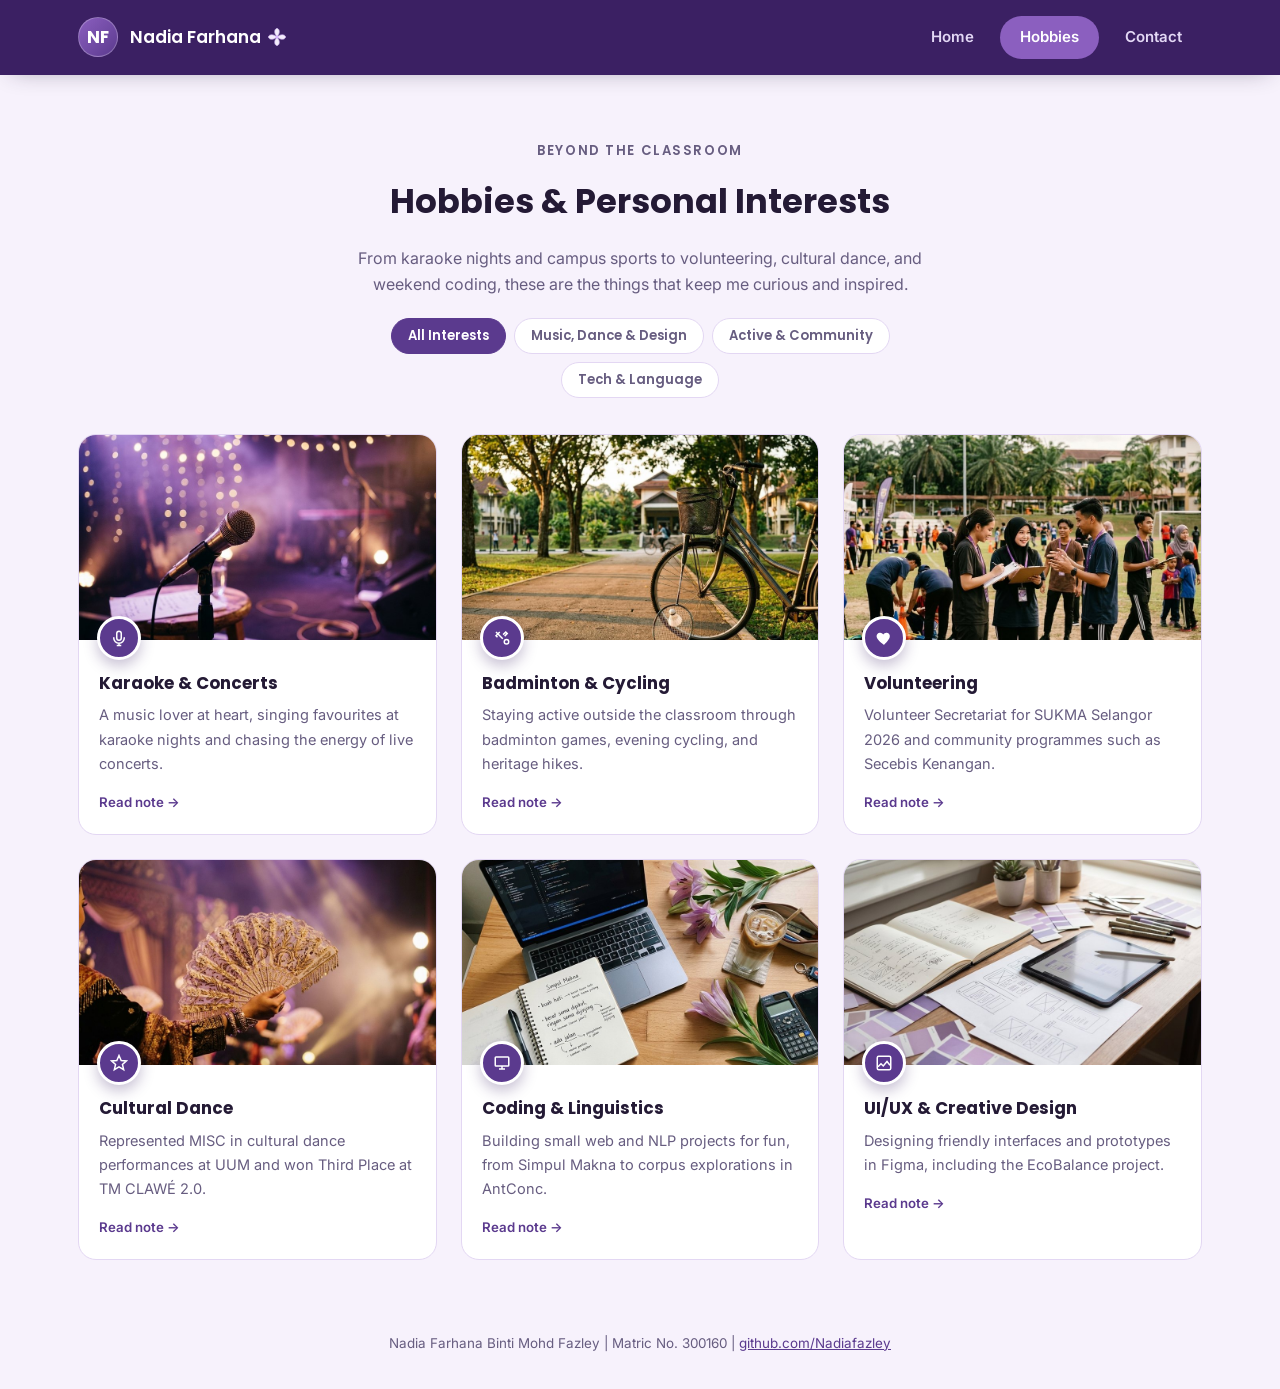
==== my-resume-site/hobbies.html @ b2075874 "Initial resume site" ====
<!DOCTYPE html>
<html lang="en">
<head>
<meta charset="UTF-8">
<meta name="viewport" content="width=device-width, initial-scale=1.0">
<title>Hobbies | Nadia Farhana Binti Mohd Fazley</title>
<meta name="description" content="Hobbies, creative interests, and campus activities of Nadia Farhana Binti Mohd Fazley.">
<link rel="stylesheet" href="style.css">
</head>
<body>

<header class="topnav">
  <div class="wrap">
    <a href="index.html" class="brand">
      <span class="brand-mark" aria-hidden="true">NF</span>
      <span class="brand-name">Nadia Farhana <svg width="20" height="20" viewBox="0 0 64 64" aria-hidden="true" style="display:inline-block;vertical-align:middle;">
  <path d="M32 32C22 20 22 8 32 4c10 4 10 16 0 28z" fill="#f3ecfb" stroke="#c4a7e7" stroke-width="2"/>
  <path d="M32 32C44 22 56 22 60 32c-4 10-16 10-28 0z" fill="#f3ecfb" stroke="#c4a7e7" stroke-width="2"/>
  <path d="M32 32C22 44 22 56 32 60c10-4 10-16 0-28z" fill="#f3ecfb" stroke="#c4a7e7" stroke-width="2"/>
  <path d="M32 32C20 22 8 22 4 32c4 10 16 10 28 0z" fill="#f3ecfb" stroke="#c4a7e7" stroke-width="2"/>
  <circle cx="32" cy="32" r="5" fill="#d8b4fe"/>
</svg></span>
    </a>
    <nav class="navlinks" aria-label="Primary">
      <a href="index.html">Home</a>
      <a href="hobbies.html" class="active" aria-current="page">Hobbies</a>
      <a href="contact.html">Contact</a>
    </nav>
  </div>
</header>

<main class="wrap" style="padding-top:52px;padding-bottom:36px;">

  <div class="page-head">
    <p class="eyebrow">BEYOND THE CLASSROOM</p>
    <h1>Hobbies &amp; Personal Interests</h1>
    <p>From karaoke nights and campus sports to volunteering, cultural dance, and weekend coding, these are the things that keep me curious and inspired.</p>
    <div class="filter-bar" style="justify-content:center;margin-top:20px;">
      <button type="button" class="filter-btn active" data-hfilter="all">All Interests</button>
      <button type="button" class="filter-btn" data-hfilter="creative">Music, Dance &amp; Design</button>
      <button type="button" class="filter-btn" data-hfilter="active">Active &amp; Community</button>
      <button type="button" class="filter-btn" data-hfilter="tech">Tech &amp; Language</button>
    </div>
  </div>

  <div class="hobby-grid">

    <article class="hobby-card" data-hcat="creative" data-htitle="Karaoke &amp; Live Concerts" data-hstory="Music is my favourite way to reset after a busy week of lectures and coding. Whether singing my heart out at karaoke sessions with friends or soaking in the energy of a live concert, music always lifts my mood.">
      <div class="hobby-photo-wrap">
        <img src="images/hobby-music.jpg" alt="Karaoke microphone and purple concert stage lights">
        <span class="icon-badge"><svg width="18" height="18" viewBox="0 0 24 24" fill="none" stroke="currentColor" stroke-width="2"><path d="M12 15a3 3 0 003-3V6a3 3 0 00-6 0v6a3 3 0 003 3z"/><path d="M19 11v1a7 7 0 01-14 0v-1M12 19v3M9 22h6"/></svg></span>
      </div>
      <div class="hobby-body">
        <h3>Karaoke &amp; Concerts</h3>
        <p>A music lover at heart, singing favourites at karaoke nights and chasing the energy of live concerts.</p>
        <span class="project-more">Read note &rarr;</span>
      </div>
    </article>

    <article class="hobby-card" data-hcat="active" data-htitle="Badminton, Cycling &amp; Heritage Hikes" data-hstory="Staying active outdoors helps me recharge. Alongside casual badminton matches and campus cycling, I also served as Treasurer for the Kayang Heritage Hike in June 2026.">
      <div class="hobby-photo-wrap">
        <img src="images/hobby-sports.jpg" alt="Badminton racket, shuttlecock, and bicycle on a sunny campus path">
        <span class="icon-badge"><svg width="18" height="18" viewBox="0 0 24 24" fill="none" stroke="currentColor" stroke-width="2"><circle cx="18" cy="17" r="3"/><path d="M4 4l9 9M9 4l-5 5 2 2M15.5 9.5L19 6l-2-2-3.5 3.5"/></svg></span>
      </div>
      <div class="hobby-body">
        <h3>Badminton &amp; Cycling</h3>
        <p>Staying active outside the classroom through badminton games, evening cycling, and heritage hikes.</p>
        <span class="project-more">Read note &rarr;</span>
      </div>
    </article>

    <article class="hobby-card" data-hcat="active" data-htitle="Community Volunteering" data-hstory="Giving back through campus and sports events has taught me teamwork and organisation. I volunteered with SUKMA Selangor 2026 and community programmes such as Secebis Kenangan.">
      <div class="hobby-photo-wrap">
        <img src="images/hobby-volunteer.jpg" alt="University volunteers organizing a community sports event">
        <span class="icon-badge"><svg width="18" height="18" viewBox="0 0 24 24" fill="currentColor"><path d="M12 21s-7-4.6-9.3-9.1C1.3 8.6 3 5.5 6.2 5c2-.3 3.6.8 4.8 2.4C12.2 5.8 13.8 4.7 15.8 5c3.2.5 4.9 3.6 3.5 6.9C17 16.4 12 21 12 21z"/></svg></span>
      </div>
      <div class="hobby-body">
        <h3>Volunteering</h3>
        <p>Volunteer Secretariat for SUKMA Selangor 2026 and community programmes such as Secebis Kenangan.</p>
        <span class="project-more">Read note &rarr;</span>
      </div>
    </article>

    <article class="hobby-card" data-hcat="creative" data-htitle="Cultural Dance Performance" data-hstory="Performing on stage with MISC at the University Cultural Festival (UCF) 2024 and winning Third Place at Persembahan Madani GIG at TM CLAWÉ 2.0 remain some of my proudest campus memories.">
      <div class="hobby-photo-wrap">
        <img src="images/hobby-dance.jpg" alt="Traditional Malay dance fan under purple and gold stage lights">
        <span class="icon-badge"><svg width="18" height="18" viewBox="0 0 24 24" fill="none" stroke="currentColor" stroke-width="2"><path d="M12 2l2.9 6.6 7.1.6-5.4 4.7 1.6 7-6.2-3.8-6.2 3.8 1.6-7L2 9.2l7.1-.6z"/></svg></span>
      </div>
      <div class="hobby-body">
        <h3>Cultural Dance</h3>
        <p>Represented MISC in cultural dance performances at UUM and won Third Place at TM CLAW&Eacute; 2.0.</p>
        <span class="project-more">Read note &rarr;</span>
      </div>
    </article>

    <article class="hobby-card" data-hcat="tech" data-htitle="Creative Coding &amp; Malay Linguistics" data-hstory="Beyond assignments, I love experimenting with HTML, CSS, JavaScript, and Python to build useful web and NLP tools like my Final Year Project, Simpul Makna, and exploring Malay corpora in AntConc.">
      <div class="hobby-photo-wrap">
        <img src="images/hobby-coding.jpg" alt="Laptop with code, Malay idiom notebook, iced latte, and purple lilies">
        <span class="icon-badge"><svg width="18" height="18" viewBox="0 0 24 24" fill="none" stroke="currentColor" stroke-width="2"><rect x="3" y="4" width="18" height="12" rx="1"/><path d="M8 20h8M12 16v4"/></svg></span>
      </div>
      <div class="hobby-body">
        <h3>Coding &amp; Linguistics</h3>
        <p>Building small web and NLP projects for fun, from Simpul Makna to corpus explorations in AntConc.</p>
        <span class="project-more">Read note &rarr;</span>
      </div>
    </article>

    <article class="hobby-card" data-hcat="creative" data-htitle="UI/UX &amp; Aesthetic Design" data-hstory="I love choosing soft purple palettes, floral lily details, and clean layouts in Figma to make digital products feel calm and welcoming.">
      <div class="hobby-photo-wrap">
        <img src="images/hobby-design.jpg" alt="UI wireframes, tablet stylus, and purple color swatches on a wooden desk">
        <span class="icon-badge"><svg width="18" height="18" viewBox="0 0 24 24" fill="none" stroke="currentColor" stroke-width="2"><rect x="3" y="3" width="18" height="18" rx="2"/><path d="M4 17l4-4 3 3 5-6 4 5"/></svg></span>
      </div>
      <div class="hobby-body">
        <h3>UI/UX &amp; Creative Design</h3>
        <p>Designing friendly interfaces and prototypes in Figma, including the EcoBalance project.</p>
        <span class="project-more">Read note &rarr;</span>
      </div>
    </article>

  </div>

</main>

<div class="modal-backdrop" id="hobbyModal" role="dialog" aria-modal="true" aria-labelledby="hModalTitle">
  <div class="modal-box">
    <button type="button" class="modal-close" id="closeHobbyModal" aria-label="Close modal">&times;</button>
    <p class="eyebrow" style="margin-bottom:8px;">PERSONAL STORY</p>
    <h3 id="hModalTitle" style="font-size:1.25rem;margin-bottom:10px;"></h3>
    <p id="hModalStory" style="color:var(--ink-soft);margin:0;"></p>
  </div>
</div>

<footer class="site-footer">
  <p>Nadia Farhana Binti Mohd Fazley | Matric No. 300160 | <a href="https://github.com/Nadiafazley" target="_blank" rel="noopener">github.com/Nadiafazley</a></p>
</footer>

<script>
  document.querySelectorAll("[data-hfilter]").forEach(btn => {
    btn.addEventListener("click", () => {
      document.querySelectorAll("[data-hfilter]").forEach(b => b.classList.remove("active"));
      btn.classList.add("active");
      const val = btn.dataset.hfilter;
      document.querySelectorAll(".hobby-card").forEach(card => {
        card.classList.toggle("hidden", val !== "all" && card.dataset.hcat !== val);
      });
    });
  });

  const hModal = document.getElementById("hobbyModal");
  document.querySelectorAll(".hobby-card").forEach(card => {
    card.addEventListener("click", () => {
      document.getElementById("hModalTitle").textContent = card.dataset.htitle;
      document.getElementById("hModalStory").textContent = card.dataset.hstory;
      hModal.classList.add("open");
    });
  });
  document.getElementById("closeHobbyModal").addEventListener("click", () => hModal.classList.remove("open"));
  hModal.addEventListener("click", (e) => { if (e.target === hModal) hModal.classList.remove("open"); });
</script>

</body>
</html>
---- my-resume-site/style.css ----
/* =========================================================
   Nadia Farhana Binti Mohd Fazley
   Purple & Lily Interactive Portfolio Resume
   ========================================================= */

@import url('https://fonts.googleapis.com/css2?family=Poppins:wght@500;600;700&family=Inter:wght@400;500;600&display=swap');

:root {
  --bg: #f7f2fc;
  --surface: #ffffff;
  --surface-soft: #efe4fb;
  --ink: #241a35;
  --ink-soft: #675d80;
  --purple-900: #3b2063;
  --purple-700: #5b3a8e;
  --purple-500: #8b5fbf;
  --purple-200: #e3d4f7;
  --line: #e3d7f3;
  --font-display: 'Poppins', sans-serif;
  --font-body: 'Inter', sans-serif;
  --max-width: 1180px;
  --radius: 18px;
}

* { box-sizing: border-box; }
html { scroll-behavior: smooth; }

body {
  margin: 0;
  background: var(--bg);
  color: var(--ink);
  font-family: var(--font-body);
  font-size: 16px;
  line-height: 1.65;
  overflow-x: hidden;
}

a { color: var(--purple-700); transition: color 0.2s ease; }
a:hover { color: var(--purple-900); }
a:focus-visible, button:focus-visible, input:focus-visible, textarea:focus-visible {
  outline: 2px solid var(--purple-700);
  outline-offset: 3px;
}

img, svg { max-width: 100%; display: block; }

h1, h2, h3 {
  font-family: var(--font-display);
  font-weight: 700;
  margin: 0 0 0.4em;
  color: var(--ink);
}

.wrap { max-width: var(--max-width); margin: 0 auto; padding: 0 28px; }

@keyframes swayLily {
  0%, 100% { transform: rotate(-2deg) translateY(0); }
  50% { transform: rotate(2.5deg) translateY(-4px); }
}

.lily-deco {
  pointer-events: none;
  animation: swayLily 6s ease-in-out infinite;
}

/* ---------- Top Navigation ---------- */
.topnav {
  background: var(--purple-900);
  color: #fff;
  position: sticky;
  top: 0;
  z-index: 40;
  box-shadow: 0 6px 24px -12px rgba(36, 26, 53, 0.45);
}

.topnav .wrap {
  display: flex;
  align-items: center;
  justify-content: space-between;
  gap: 24px;
  padding-top: 16px;
  padding-bottom: 16px;
}

.brand {
  display: flex;
  align-items: center;
  gap: 12px;
  text-decoration: none;
  color: #fff;
}

.brand-mark {
  width: 40px;
  height: 40px;
  border-radius: 999px;
  background: linear-gradient(135deg, var(--purple-500), var(--purple-700));
  display: flex;
  align-items: center;
  justify-content: center;
  font-family: var(--font-display);
  font-weight: 700;
  font-size: 1.05rem;
  border: 1.5px solid rgba(255, 255, 255, 0.25);
}

.brand-name {
  font-family: var(--font-display);
  font-weight: 600;
  font-size: 1.08rem;
  display: flex;
  align-items: center;
  gap: 6px;
}

.navlinks { display: flex; align-items: center; gap: 6px; }

.navlinks a {
  color: #e3d8f5;
  text-decoration: none;
  font-weight: 600;
  font-size: 0.94rem;
  padding: 9px 20px;
  border-radius: 999px;
  transition: all 0.2s ease;
}

.navlinks a:hover { color: #fff; background: rgba(255, 255, 255, 0.1); }
.navlinks a.active { background: var(--purple-500); color: #fff; }

/* ---------- Hero ---------- */
.hero {
  position: relative;
  overflow: hidden;
  background: linear-gradient(180deg, var(--bg) 0%, var(--surface-soft) 100%);
}

.hero .wrap {
  position: relative;
  z-index: 1;
  display: grid;
  grid-template-columns: 1.12fr 0.88fr;
  gap: 40px;
  align-items: center;
  padding-top: 56px;
  padding-bottom: 54px;
}

.eyebrow {
  display: flex;
  align-items: center;
  gap: 12px;
  font-family: var(--font-display);
  font-weight: 600;
  font-size: 0.82rem;
  letter-spacing: 0.12em;
  color: var(--purple-700);
  margin-bottom: 12px;
}

.eyebrow::after {
  content: "";
  flex: 1;
  height: 1px;
  background: var(--purple-200);
  max-width: 60px;
}

.hero h1 { font-size: 2.55rem; line-height: 1.16; margin-bottom: 16px; }

.pill-row {
  display: flex;
  flex-wrap: wrap;
  align-items: center;
  gap: 10px;
  margin-bottom: 18px;
}

.pill-tag {
  display: inline-flex;
  align-items: center;
  gap: 8px;
  background: var(--purple-200);
  color: var(--purple-900);
  font-family: var(--font-display);
  font-weight: 600;
  font-size: 0.86rem;
  padding: 8px 18px;
  border-radius: 999px;
}

.status-pill {
  display: inline-flex;
  align-items: center;
  gap: 8px;
  background: var(--surface);
  border: 1px solid var(--line);
  color: var(--purple-700);
  font-size: 0.84rem;
  font-weight: 600;
  padding: 7px 16px;
  border-radius: 999px;
  cursor: pointer;
  transition: transform 0.2s ease, box-shadow 0.2s ease;
}

.status-pill:hover {
  transform: translateY(-1px);
  box-shadow: 0 8px 18px -10px rgba(59, 32, 99, 0.35);
}

.status-dot {
  width: 8px;
  height: 8px;
  border-radius: 50%;
  background: #8b5fbf;
  display: inline-block;
}

.hero p.intro {
  color: var(--ink-soft);
  max-width: 50ch;
  margin-bottom: 24px;
  font-size: 1.02rem;
}

.btn-row { display: flex; flex-wrap: wrap; gap: 12px; }

.btn {
  display: inline-flex;
  align-items: center;
  gap: 9px;
  font-family: var(--font-body);
  font-weight: 600;
  font-size: 0.94rem;
  padding: 12px 22px;
  border-radius: 999px;
  text-decoration: none;
  border: 2px solid var(--purple-700);
  cursor: pointer;
  transition: all 0.2s ease;
}

.btn-fill { background: var(--purple-700); color: #fff; }
.btn-fill:hover { background: var(--purple-900); border-color: var(--purple-900); color: #fff; transform: translateY(-2px); }
.btn-outline { background: var(--surface); color: var(--purple-700); }
.btn-outline:hover { background: var(--purple-200); color: var(--purple-900); transform: translateY(-2px); }

/* Portrait Column & Arch Frame */
.portrait-col {
  width: 100%;
  max-width: 340px;
  margin: 0 auto;
  display: flex;
  flex-direction: column;
  gap: 14px;
}

.portrait-frame {
  position: relative;
  width: 100%;
}

.portrait-arch {
  position: relative;
  border-radius: 50% 50% 18px 18px / 58% 58% 18px 18px;
  overflow: hidden;
  background: radial-gradient(circle at 50% 25%, #f5eeff 0%, #dfd0f5 58%, #9d75cf 100%);
  padding: 14px 10px 0 10px;
  border: 3px solid #ffffff;
  box-shadow: 0 26px 52px -22px rgba(59, 32, 99, 0.45);
}

.portrait-arch img {
  width: 100%;
  aspect-ratio: 3 / 3.55;
  object-fit: contain;
  object-position: bottom center;
  filter: drop-shadow(0 8px 16px rgba(36, 26, 53, 0.16));
}

.flower {
  position: absolute;
  pointer-events: none;
  z-index: 2;
}

/* Fun Fact Note Card cleanly below portrait arch (never covered by flowers) */
.hero-note-card {
  position: relative;
  z-index: 10;
  background: var(--surface);
  border: 1px solid var(--line);
  border-radius: 16px;
  padding: 14px 16px;
  box-shadow: 0 12px 28px -22px rgba(59, 32, 99, 0.35);
}

.hero-note-top {
  display: flex;
  align-items: center;
  justify-content: space-between;
  gap: 10px;
  margin-bottom: 6px;
}

.hero-note-top strong {
  font-family: var(--font-display);
  font-size: 0.92rem;
  color: var(--purple-900);
}

.hero-note-card p {
  margin: 0;
  font-size: 0.86rem;
  color: var(--ink-soft);
  line-height: 1.5;
}

/* ---------- Info Bar ---------- */
.stat-bar {
  background: var(--surface);
  border: 1px solid var(--line);
  border-radius: var(--radius);
  display: grid;
  grid-template-columns: repeat(4, 1fr);
  box-shadow: 0 18px 40px -30px rgba(59, 32, 99, 0.35);
  margin: -18px 0 52px;
  position: relative;
  z-index: 5;
}

.stat {
  display: flex;
  align-items: center;
  gap: 12px;
  padding: 20px 22px;
  border-right: 1px solid var(--line);
}

.stat:last-child { border-right: none; }

.stat .icon {
  width: 40px;
  height: 40px;
  border-radius: 999px;
  background: var(--purple-200);
  color: var(--purple-700);
  display: flex;
  align-items: center;
  justify-content: center;
  flex-shrink: 0;
}

.stat strong { display: block; font-family: var(--font-display); font-size: 0.98rem; color: var(--ink); }
.stat span { display: block; font-size: 0.82rem; color: var(--ink-soft); }

/* ---------- Sections & Cards ---------- */
.section { padding: 10px 0 54px; }

.section-head {
  display: flex;
  align-items: center;
  justify-content: space-between;
  gap: 12px;
  flex-wrap: wrap;
  margin-bottom: 20px;
}

.section-title-group { display: flex; align-items: center; gap: 10px; }

.section-head .icon {
  width: 38px;
  height: 38px;
  border-radius: 12px;
  background: var(--purple-200);
  color: var(--purple-700);
  display: flex;
  align-items: center;
  justify-content: center;
  flex-shrink: 0;
}

.section-head h2 { font-size: 1.32rem; margin: 0; }

.two-col {
  display: grid;
  grid-template-columns: 1fr 1fr;
  gap: 32px;
}

.card {
  background: var(--surface);
  border: 1px solid var(--line);
  border-radius: var(--radius);
  padding: 26px;
  box-shadow: 0 12px 32px -26px rgba(59, 32, 99, 0.3);
}

/* Interactive About Toggle */
.persona-tabs {
  display: inline-flex;
  background: var(--surface-soft);
  padding: 4px;
  border-radius: 999px;
  margin-bottom: 16px;
  border: 1px solid var(--line);
}

.persona-tab {
  border: none;
  background: transparent;
  color: var(--ink-soft);
  font-family: var(--font-display);
  font-weight: 600;
  font-size: 0.82rem;
  padding: 7px 15px;
  border-radius: 999px;
  cursor: pointer;
  transition: all 0.2s ease;
}

.persona-tab.active {
  background: var(--purple-700);
  color: #fff;
}

.mini-btn {
  background: var(--purple-700);
  color: #fff;
  border: none;
  border-radius: 999px;
  padding: 6px 14px;
  font-size: 0.78rem;
  font-weight: 600;
  cursor: pointer;
  white-space: nowrap;
}

.mini-btn:hover { background: var(--purple-900); }

/* Timeline */
.timeline { list-style: none; margin: 0; padding: 0; }
.timeline li {
  position: relative;
  padding-left: 22px;
  margin-bottom: 20px;
}
.timeline li:last-child { margin-bottom: 0; }
.timeline li::before {
  content: "";
  position: absolute;
  left: 0;
  top: 7px;
  width: 9px;
  height: 9px;
  border-radius: 999px;
  background: var(--purple-700);
}
.timeline li::after {
  content: "";
  position: absolute;
  left: 4px;
  top: 17px;
  bottom: -20px;
  width: 1px;
  background: var(--line);
}
.timeline li:last-child::after { display: none; }
.timeline h3 { font-size: 1rem; margin-bottom: 2px; }
.timeline .meta { font-size: 0.86rem; color: var(--ink-soft); margin: 0; }

/* Work Entries */
.entry { margin-bottom: 22px; padding-bottom: 18px; border-bottom: 1px solid var(--line); }
.entry:last-child { margin-bottom: 0; padding-bottom: 0; border-bottom: none; }
.entry-head { display: flex; justify-content: space-between; align-items: baseline; gap: 12px; flex-wrap: wrap; }
.entry-head h3 { font-size: 1.02rem; }
.entry-date { font-size: 0.82rem; color: var(--purple-700); font-weight: 600; background: var(--surface-soft); padding: 3px 12px; border-radius: 999px; }
.entry-role { margin: 2px 0 8px; color: var(--ink-soft); font-style: italic; font-size: 0.92rem; }
.entry ul, .card ul { margin: 0; padding-left: 1.15em; }
.entry li, .card li { margin-bottom: 7px; }

/* Skills */
.skill-group { margin-bottom: 18px; }
.skill-group:last-child { margin-bottom: 0; }
.skill-group h3 { font-size: 0.86rem; color: var(--ink-soft); font-weight: 600; margin-bottom: 10px; text-transform: uppercase; letter-spacing: 0.04em; }

.chip-list { list-style: none; display: flex; flex-wrap: wrap; gap: 10px; margin: 0; padding: 0; }

.chip {
  background: var(--surface-soft);
  border: 1px solid var(--line);
  color: var(--purple-900);
  font-weight: 600;
  font-size: 0.85rem;
  padding: 8px 16px;
  border-radius: 999px;
  transition: all 0.18s ease;
}

.chip:hover {
  background: var(--purple-700);
  color: #fff;
  transform: translateY(-2px);
}

/* Filter Pills & Interactive Projects */
.filter-bar { display: flex; flex-wrap: wrap; gap: 8px; }

.filter-btn {
  background: var(--surface);
  border: 1px solid var(--line);
  color: var(--ink-soft);
  font-family: var(--font-display);
  font-size: 0.82rem;
  font-weight: 600;
  padding: 7px 16px;
  border-radius: 999px;
  cursor: pointer;
  transition: all 0.2s ease;
}

.filter-btn:hover, .filter-btn.active {
  background: var(--purple-700);
  border-color: var(--purple-700);
  color: #fff;
}

.project-grid {
  display: grid;
  grid-template-columns: repeat(auto-fit, minmax(290px, 1fr));
  gap: 22px;
}

.project-card {
  background: var(--surface);
  border: 1px solid var(--line);
  border-radius: var(--radius);
  padding: 24px;
  position: relative;
  cursor: pointer;
  transition: transform 0.22s ease, box-shadow 0.22s ease, border-color 0.22s ease;
  display: flex;
  flex-direction: column;
  justify-content: space-between;
}

.project-card:hover {
  transform: translateY(-4px);
  border-color: var(--purple-500);
  box-shadow: 0 20px 38px -24px rgba(59, 32, 99, 0.45);
}

.project-card.hidden { display: none; }

.project-top {
  display: flex;
  align-items: center;
  justify-content: space-between;
  margin-bottom: 14px;
}

.project-card .icon {
  width: 44px;
  height: 44px;
  border-radius: 13px;
  background: var(--purple-200);
  color: var(--purple-700);
  display: flex;
  align-items: center;
  justify-content: center;
}

.project-badge {
  font-size: 0.75rem;
  font-weight: 600;
  background: var(--surface-soft);
  color: var(--purple-700);
  padding: 4px 11px;
  border-radius: 999px;
}

.project-card h3 { font-size: 1.04rem; margin-bottom: 8px; }
.project-card p { font-size: 0.91rem; color: var(--ink-soft); margin: 0 0 14px; }

.project-more {
  font-size: 0.83rem;
  font-weight: 600;
  color: var(--purple-700);
  display: inline-flex;
  align-items: center;
  gap: 5px;
}

/* Modal */
.modal-backdrop {
  position: fixed;
  inset: 0;
  background: rgba(36, 26, 53, 0.55);
  backdrop-filter: blur(4px);
  display: none;
  align-items: center;
  justify-content: center;
  padding: 20px;
  z-index: 100;
}

.modal-backdrop.open { display: flex; }

.modal-box {
  background: var(--surface);
  border: 1px solid var(--line);
  border-radius: 22px;
  max-width: 540px;
  width: 100%;
  padding: 28px;
  box-shadow: 0 28px 60px -20px rgba(36, 26, 53, 0.5);
  position: relative;
}

.modal-close {
  position: absolute;
  top: 18px;
  right: 18px;
  width: 34px;
  height: 34px;
  border-radius: 50%;
  border: none;
  background: var(--surface-soft);
  color: var(--purple-900);
  font-size: 1.1rem;
  font-weight: 700;
  cursor: pointer;
}

/* ---------- Hobbies Page ---------- */
.page-head { text-align: center; max-width: 62ch; margin: 0 auto 36px; position: relative; }
.page-head .eyebrow { justify-content: center; }
.page-head .eyebrow::after { display: none; }
.page-head h1 { font-size: 2.1rem; }
.page-head p { color: var(--ink-soft); }

.hobby-grid {
  display: grid;
  grid-template-columns: repeat(auto-fit, minmax(300px, 1fr));
  gap: 24px;
}

.hobby-card {
  background: var(--surface);
  border: 1px solid var(--line);
  border-radius: var(--radius);
  overflow: hidden;
  cursor: pointer;
  transition: transform 0.22s ease, box-shadow 0.22s ease;
}

.hobby-card:hover {
  transform: translateY(-4px);
  box-shadow: 0 20px 38px -24px rgba(59, 32, 99, 0.45);
}

.hobby-card.hidden { display: none; }

.hobby-photo-wrap {
  height: 205px;
  position: relative;
  background: linear-gradient(135deg, var(--purple-200), var(--purple-500));
}

.hobby-photo-wrap img {
  width: 100%;
  height: 100%;
  object-fit: cover;
}

.hobby-photo-wrap .icon-badge {
  position: absolute;
  left: 18px;
  bottom: -20px;
  width: 44px;
  height: 44px;
  border-radius: 999px;
  background: var(--purple-700);
  color: #fff;
  display: flex;
  align-items: center;
  justify-content: center;
  border: 3px solid var(--surface);
  box-shadow: 0 6px 14px rgba(59, 32, 99, 0.28);
}

.hobby-body { padding: 30px 20px 20px; }
.hobby-body h3 { font-size: 1.05rem; margin-bottom: 6px; }
.hobby-body p { font-size: 0.91rem; color: var(--ink-soft); margin: 0 0 12px; }

/* ---------- Contact Page ---------- */
.contact-grid { display: grid; grid-template-columns: 1fr 1.12fr; gap: 36px; align-items: start; }

.contact-list { list-style: none; margin: 24px 0 0; padding: 0; }
.contact-list li { display: flex; gap: 14px; align-items: flex-start; margin-bottom: 20px; }

.contact-list .icon {
  width: 42px;
  height: 42px;
  border-radius: 999px;
  flex-shrink: 0;
  background: var(--purple-200);
  color: var(--purple-700);
  display: flex;
  align-items: center;
  justify-content: center;
}

.contact-list strong { display: block; font-family: var(--font-display); font-size: 0.95rem; }
.contact-list span, .contact-list a { font-size: 0.92rem; color: var(--ink-soft); }

.prompt-chips {
  display: flex;
  flex-wrap: wrap;
  gap: 8px;
  margin-bottom: 16px;
}

.prompt-chip {
  background: var(--surface-soft);
  border: 1px solid var(--line);
  color: var(--purple-900);
  font-size: 0.8rem;
  font-weight: 600;
  padding: 6px 13px;
  border-radius: 999px;
  cursor: pointer;
}

.prompt-chip:hover {
  background: var(--purple-700);
  color: #fff;
}

form.contact-form { display: flex; flex-direction: column; gap: 15px; }
.contact-form label { font-weight: 600; font-size: 0.85rem; display: block; margin-bottom: 6px; }

.contact-form input, .contact-form textarea {
  width: 100%;
  font-family: var(--font-body);
  font-size: 0.95rem;
  padding: 12px 14px;
  border: 1px solid var(--line);
  border-radius: 12px;
  background: var(--bg);
  color: var(--ink);
}

.contact-form button {
  display: inline-flex;
  align-items: center;
  justify-content: center;
  gap: 8px;
  font-family: var(--font-body);
  font-weight: 600;
  font-size: 0.95rem;
  background: var(--purple-700);
  color: #fff;
  border: none;
  padding: 13px 24px;
  border-radius: 999px;
  cursor: pointer;
}

.contact-form button:hover { background: var(--purple-900); }
.form-note { font-size: 0.82rem; color: var(--ink-soft); margin-top: -4px; }

/* ---------- Footers ---------- */
.quote-footer {
  position: relative;
  background: var(--purple-900);
  color: #f1e9fb;
  padding: 74px 28px 44px;
  margin-top: 20px;
  text-align: center;
}

.quote-wave {
  position: absolute;
  top: -1px;
  left: 0;
  width: 100%;
  line-height: 0;
}

.quote-footer blockquote {
  font-family: var(--font-display);
  font-style: italic;
  font-weight: 500;
  font-size: 1.15rem;
  max-width: 54ch;
  margin: 0 auto 10px;
}

.quote-footer .credit { font-size: 0.86rem; color: #d9c7f5; }

.site-footer {
  text-align: center;
  font-size: 0.84rem;
  color: var(--ink-soft);
  padding: 22px 16px;
}
.site-footer a { color: var(--purple-700); }

@media (max-width: 860px) {
  .hero .wrap { grid-template-columns: 1fr; padding-top: 38px; }
  .portrait-col { order: -1; max-width: 280px; }
  .stat-bar { grid-template-columns: repeat(2, 1fr); margin-top: 0; }
  .stat:nth-child(2) { border-right: none; }
  .stat { border-bottom: 1px solid var(--line); }
  .two-col, .contact-grid { grid-template-columns: 1fr; }
  .navlinks a { padding: 8px 14px; font-size: 0.88rem; }
  .hero h1 { font-size: 1.95rem; }
}
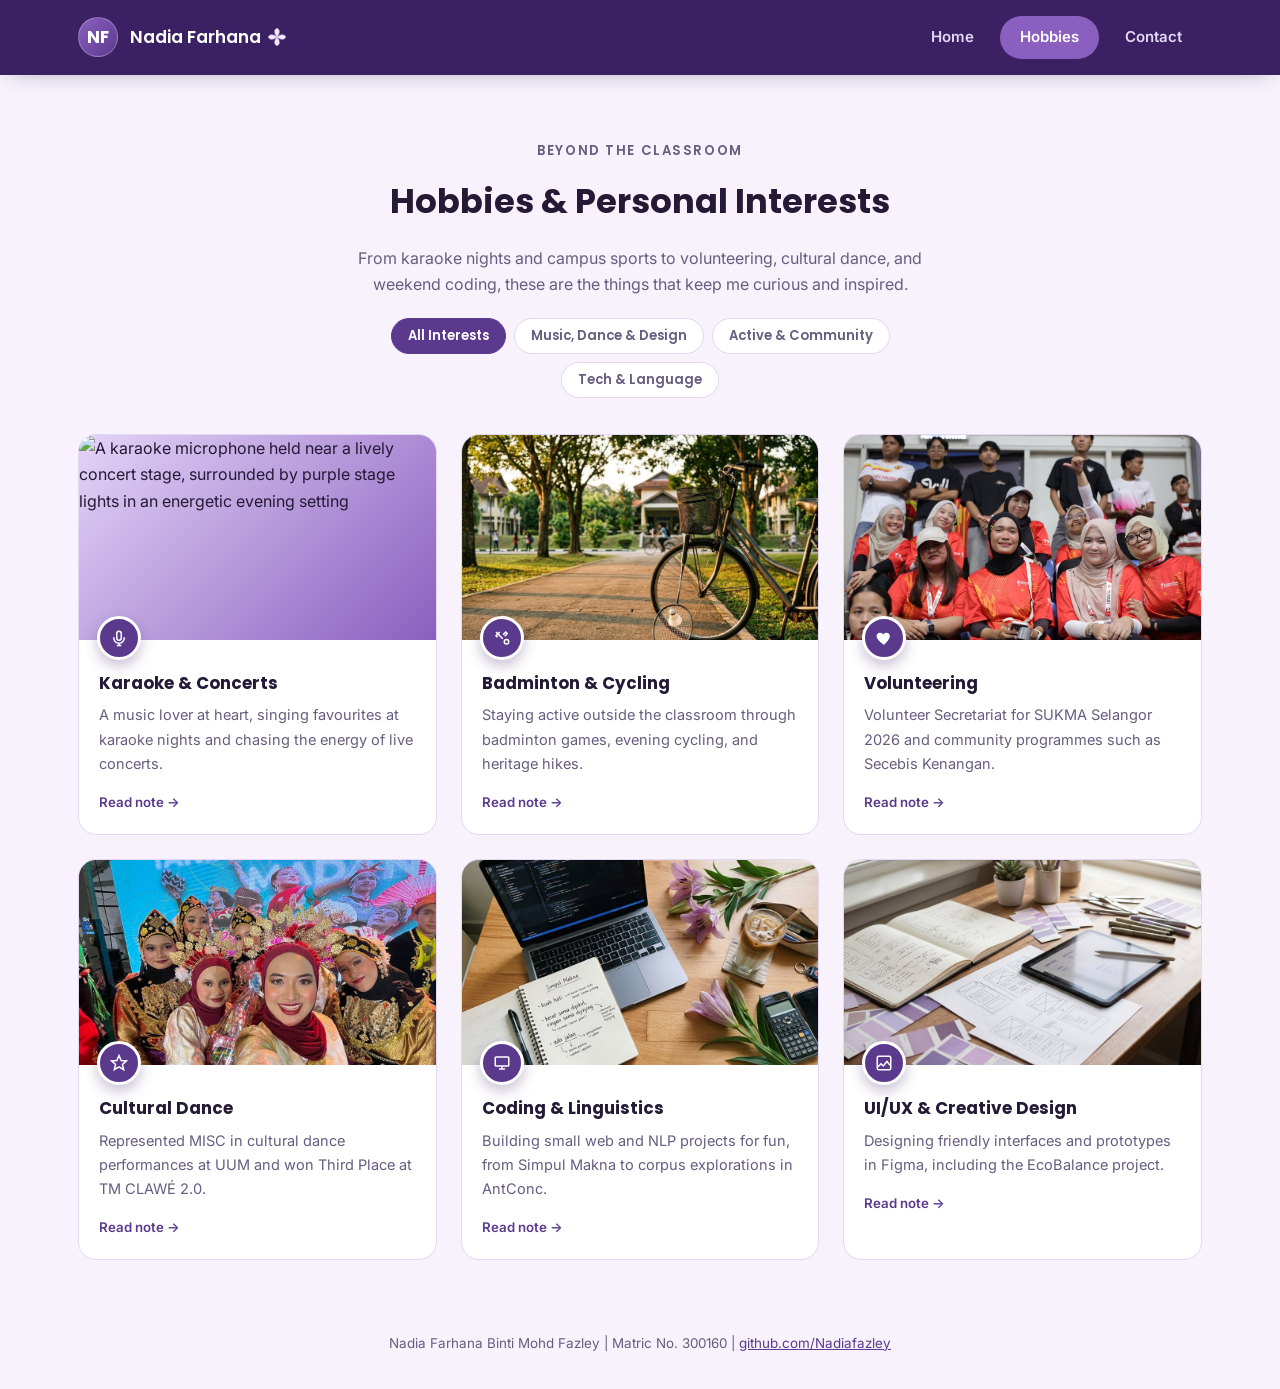
==== commit a7091bad: "Fix root folder structure" ====
--- a/my-resume-site/hobbies.html
+++ b/my-resume-site/hobbies.html
@@ -47,7 +47,7 @@
 
     <article class="hobby-card" data-hcat="creative" data-htitle="Karaoke &amp; Live Concerts" data-hstory="Music is my favourite way to reset after a busy week of lectures and coding. Whether singing my heart out at karaoke sessions with friends or soaking in the energy of a live concert, music always lifts my mood.">
       <div class="hobby-photo-wrap">
-        <img src="images/hobby-music.jpg" alt="Karaoke microphone and purple concert stage lights">
+        <img src="images/hobby-karaoke.jpeg" alt="A karaoke microphone held near a lively concert stage, surrounded by purple stage lights in an energetic evening setting">
         <span class="icon-badge"><svg width="18" height="18" viewBox="0 0 24 24" fill="none" stroke="currentColor" stroke-width="2"><path d="M12 15a3 3 0 003-3V6a3 3 0 00-6 0v6a3 3 0 003 3z"/><path d="M19 11v1a7 7 0 01-14 0v-1M12 19v3M9 22h6"/></svg></span>
       </div>
       <div class="hobby-body">
@@ -71,7 +71,7 @@
 
     <article class="hobby-card" data-hcat="active" data-htitle="Community Volunteering" data-hstory="Giving back through campus and sports events has taught me teamwork and organisation. I volunteered with SUKMA Selangor 2026 and community programmes such as Secebis Kenangan.">
       <div class="hobby-photo-wrap">
-        <img src="images/hobby-volunteer.jpg" alt="University volunteers organizing a community sports event">
+        <img src="images/hobby-volunteer.jpeg" alt="Six smiling female university volunteers in red shirts and hijabs pose together at a community sports event, joined by male volunteers in the stands behind them; the cheerful group sits in tiered stadium seating beneath an indoor arena roof">
         <span class="icon-badge"><svg width="18" height="18" viewBox="0 0 24 24" fill="currentColor"><path d="M12 21s-7-4.6-9.3-9.1C1.3 8.6 3 5.5 6.2 5c2-.3 3.6.8 4.8 2.4C12.2 5.8 13.8 4.7 15.8 5c3.2.5 4.9 3.6 3.5 6.9C17 16.4 12 21 12 21z"/></svg></span>
       </div>
       <div class="hobby-body">
@@ -83,7 +83,7 @@
 
     <article class="hobby-card" data-hcat="creative" data-htitle="Cultural Dance Performance" data-hstory="Performing on stage with MISC at the University Cultural Festival (UCF) 2024 and winning Third Place at Persembahan Madani GIG at TM CLAWÉ 2.0 remain some of my proudest campus memories.">
       <div class="hobby-photo-wrap">
-        <img src="images/hobby-dance.jpg" alt="Traditional Malay dance fan under purple and gold stage lights">
+        <img src="images/hobby-dance.jpeg" alt="Members of a cultural dance group pose proudly on an indoor stage, with one woman at the front smiling toward the camera as others wear ornate gold and red traditional outfits and headpieces; a large UUM backdrop with blue, red, and white patterns fills the stage, while colourful event lights illuminate the lively, celebratory setting">
         <span class="icon-badge"><svg width="18" height="18" viewBox="0 0 24 24" fill="none" stroke="currentColor" stroke-width="2"><path d="M12 2l2.9 6.6 7.1.6-5.4 4.7 1.6 7-6.2-3.8-6.2 3.8 1.6-7L2 9.2l7.1-.6z"/></svg></span>
       </div>
       <div class="hobby-body">
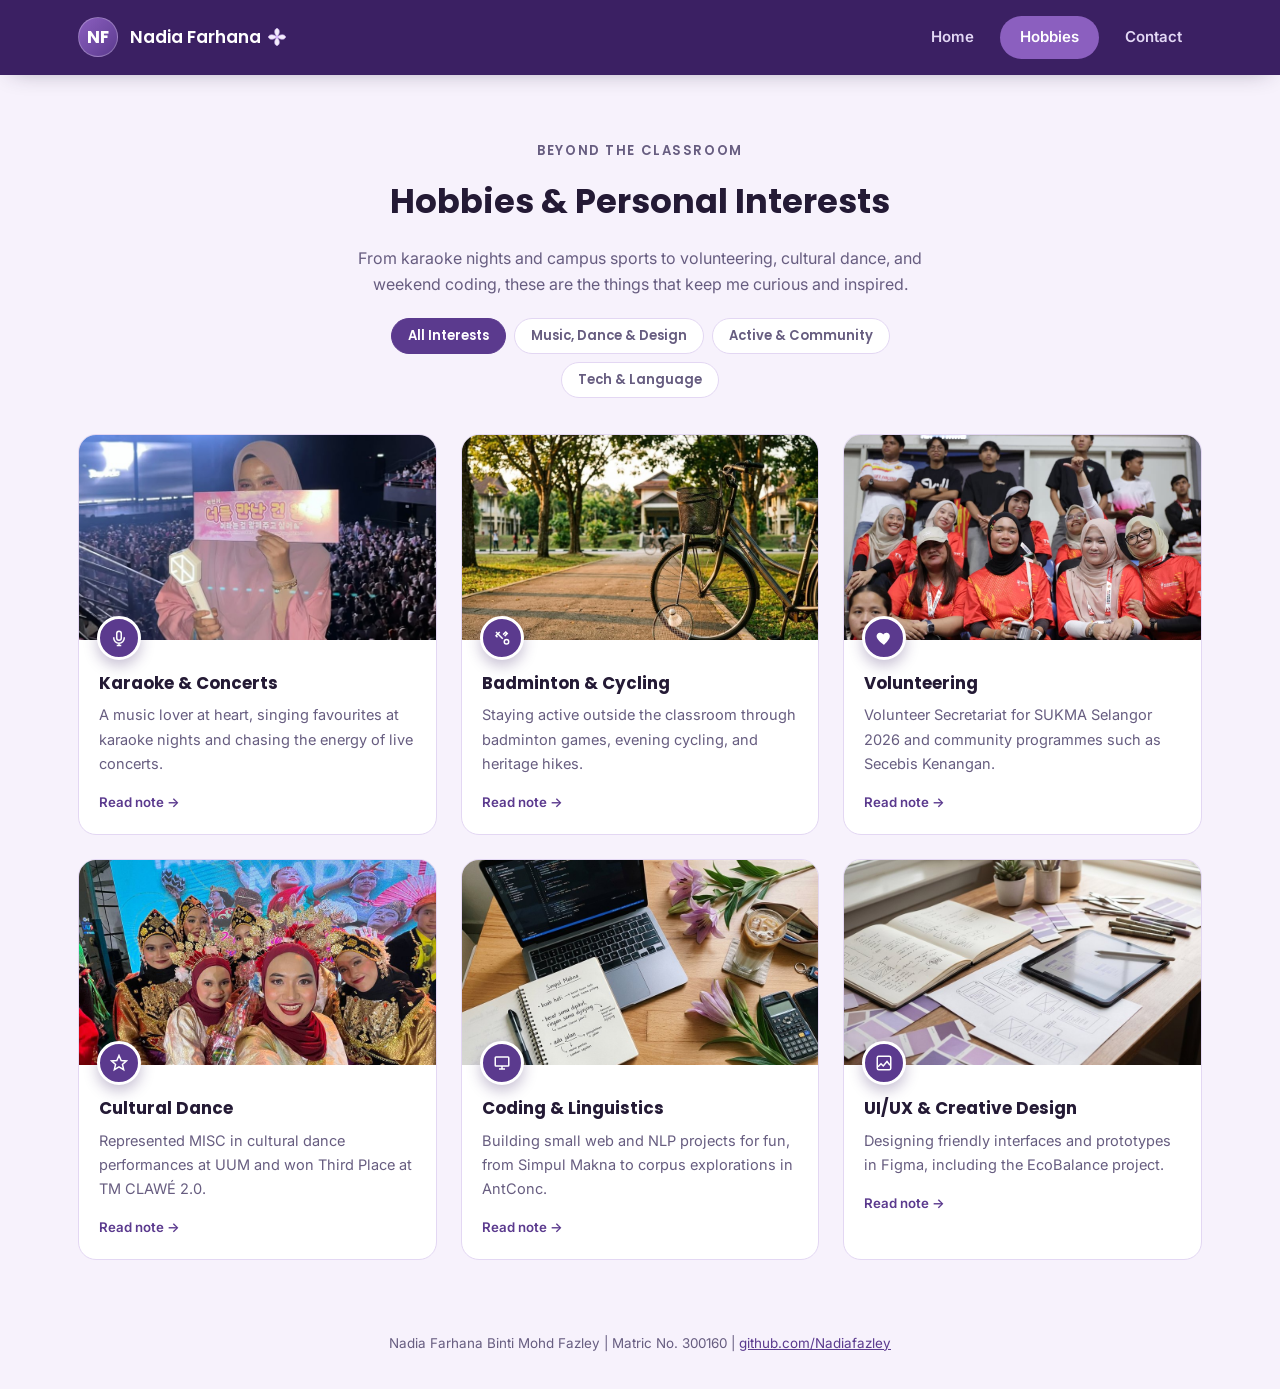
==== commit 100e3cba: "Fix root folder structure" ====
--- a/my-resume-site/hobbies.html
+++ b/my-resume-site/hobbies.html
@@ -47,7 +47,7 @@
 
     <article class="hobby-card" data-hcat="creative" data-htitle="Karaoke &amp; Live Concerts" data-hstory="Music is my favourite way to reset after a busy week of lectures and coding. Whether singing my heart out at karaoke sessions with friends or soaking in the energy of a live concert, music always lifts my mood.">
       <div class="hobby-photo-wrap">
-        <img src="images/hobby-karaoke.jpeg" alt="A karaoke microphone held near a lively concert stage, surrounded by purple stage lights in an energetic evening setting">
+        <img src="images/hobby-concert.jpeg" alt="A smiling woman in a dusty-pink hijab and matching jacket poses in tiered concert seating, holding a white microphone and covering much of her face with a pink sign. The sign contains Korean text. Behind her, a lively arena audience watches beneath blue stage lights, creating a cheerful concert atmosphere.">
         <span class="icon-badge"><svg width="18" height="18" viewBox="0 0 24 24" fill="none" stroke="currentColor" stroke-width="2"><path d="M12 15a3 3 0 003-3V6a3 3 0 00-6 0v6a3 3 0 003 3z"/><path d="M19 11v1a7 7 0 01-14 0v-1M12 19v3M9 22h6"/></svg></span>
       </div>
       <div class="hobby-body">
